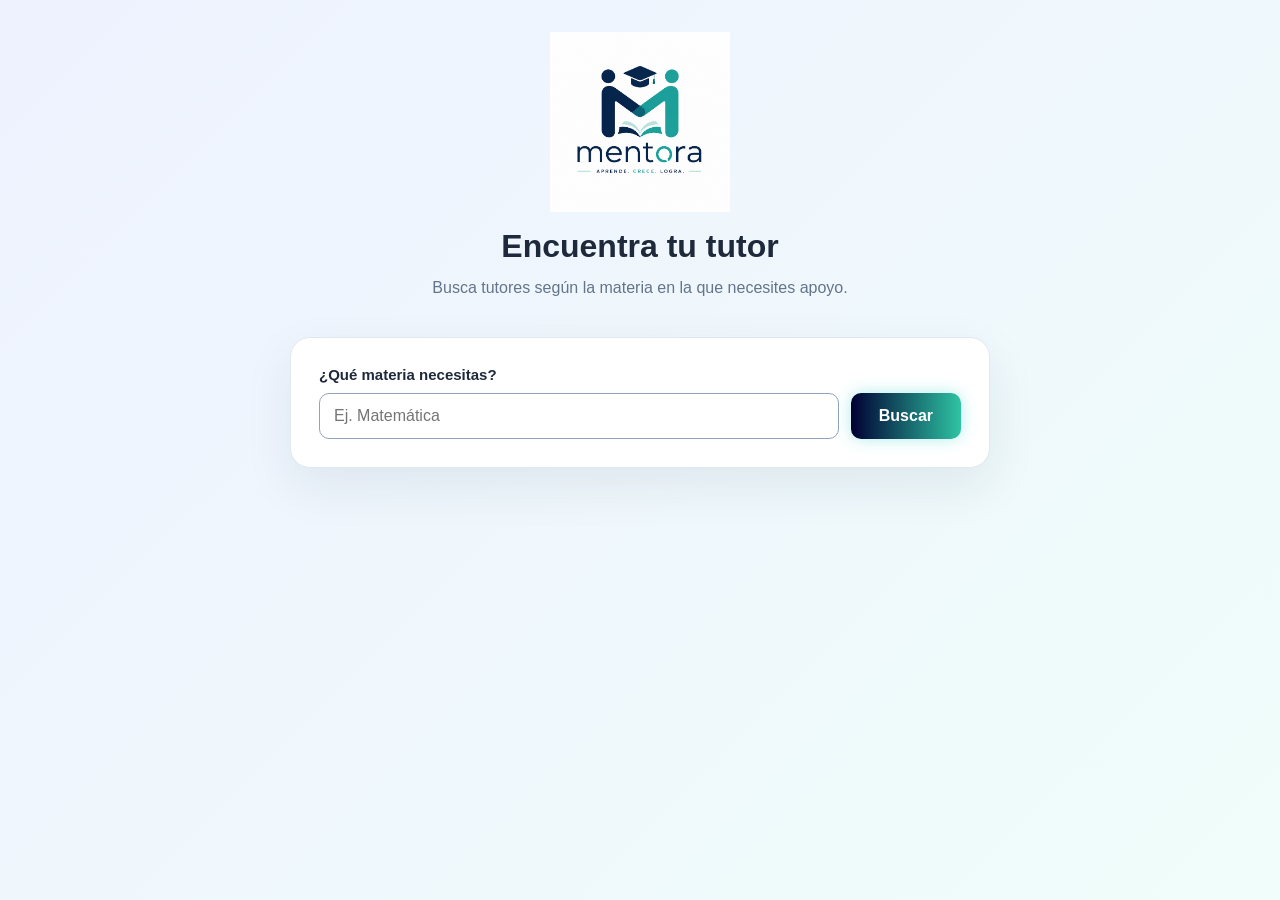
==== demo/src/main/resources/static/buscartutores.html @ 3a7037bb "Integrar interfaz de opiniones y valoraciones de tutores" ====
<!DOCTYPE html>
<html lang="es">
<head>
    <meta charset="UTF-8">
    <meta name="viewport" content="width=device-width, initial-scale=1.0">

    <title>Buscar tutores | Mentora</title>

    <link rel="stylesheet" href="csstutores.css">
</head>

<body>

    <main class="contenedor">

        <header class="encabezado">
            <img
                src="logomentora.png"
                alt="Mentora"
                class="logo"
            >

            <h1>Encuentra tu tutor</h1>

            <p>
                Busca tutores según la materia en la que necesites apoyo.
            </p>
        </header>

        <section class="busqueda">

            <form id="formBusqueda">

                <label for="materia">
                    ¿Qué materia necesitas?
                </label>

                <div class="barra-busqueda">

                    <input
                        type="text"
                        id="materia"
                        name="materia"
                        placeholder="Ej. Matemática"
                        required
                    >

                    <button type="submit">
                        Buscar
                    </button>

                </div>

            </form>

        </section>

        <p id="mensaje" class="mensaje"></p>

        <section
            id="resultados"
            class="resultados"
            aria-live="polite">
        </section>

    </main>

    <script>
        const formulario = document.getElementById("formBusqueda");
        const resultados = document.getElementById("resultados");
        const mensaje = document.getElementById("mensaje");

        formulario.addEventListener("submit", async function (evento) {

            evento.preventDefault();

            const materia =
                document.getElementById("materia").value.trim();

            if (!materia) {
                return;
            }

            resultados.innerHTML = "";
            mensaje.textContent = "Buscando tutores...";

            try {

                const respuesta = await fetch(
                    "/tutores/buscar?materia=" +
                    encodeURIComponent(materia)
                );

                if (!respuesta.ok) {
                    throw new Error("No fue posible realizar la búsqueda.");
                }

                const tutores = await respuesta.json();

                if (tutores.length === 0) {
                    mensaje.textContent =
                        "No se encontraron tutores para esta materia.";
                    return;
                }

                mensaje.textContent =
                    tutores.length +
                    (tutores.length === 1
                        ? " tutor encontrado"
                        : " tutores encontrados");

                tutores.forEach(function (tutor) {

                    const tarjeta = document.createElement("article");
                    tarjeta.className = "tarjeta-tutor";

                    const materias = Array.isArray(tutor.materias)
                        ? tutor.materias
                            .map(function (materia) {
                                return materia.nombre;
                            })
                            .join(", ")
                        : "Sin materias registradas";

                    tarjeta.innerHTML = `
                        <div class="avatar">
                            ${obtenerInicial(tutor.nombre)}
                        </div>

                        <div class="informacion-tutor">
                            <h2>${escaparHTML(tutor.nombre)}</h2>

                            <p class="experiencia">
                                ${escaparHTML(tutor.experiencia)}
                            </p>

                            <p>
                                <strong>Materias:</strong>
                                ${escaparHTML(materias)}
                            </p>

                            <p class="descripcion">
                                ${escaparHTML(
                                    tutor.descripcion ||
                                    "Sin descripción"
                                )}
                            </p>
                        </div>

                        
              
<div class="precio">
    <span>Precio</span>

    <strong>
        Q${Number(tutor.precio).toFixed(2)}
    </strong>

    <a
        href="opinionestutores.html?idTutor=${encodeURIComponent(tutor.idTutor ?? tutor.id)}"
        class="boton-opiniones"
        style="
            display: block;
            margin-top: 15px;
            padding: 12px 16px;
            background: linear-gradient(to right, #000033, #2ec4a3);
            color: white;
            border-radius: 10px;
            text-decoration: none;
            text-align: center;
            font-size: 14px;
            font-weight: bold;
            white-space: nowrap;
        "
    >
        ⭐ Ver opiniones
    </a>
</div>


                    `;

                    resultados.appendChild(tarjeta);
                });

            } catch (error) {

                mensaje.textContent =
                    "Ocurrió un error al buscar los tutores.";

                console.error(error);
            }
        });

        function obtenerInicial(nombre) {

            if (!nombre) {
                return "T";
            }

            return nombre.trim().charAt(0).toUpperCase();
        }

        function escaparHTML(valor) {

            const elemento = document.createElement("div");
            elemento.textContent = valor ?? "";

            return elemento.innerHTML;
        }
    </script>

</body>
</html>
---- demo/src/main/resources/static/csstutores.css ----
* {
    box-sizing: border-box;
}

body {
    margin: 0;
    min-height: 100vh;
    padding: 32px 24px;
    font-family: Arial, Helvetica, sans-serif;
    color: #1e293b;
    background: linear-gradient(135deg, #eef2ff, #f0fdfa);
}

.contenedor {
    width: 100%;
    max-width: 1000px;
    margin: 0 auto;
}

.encabezado {
    text-align: center;
    margin-bottom: 36px;
}

.logo {
    width: 180px;
    height: auto;
    margin-bottom: 12px;
}

.encabezado h1 {
    margin: 0 0 10px;
    font-size: 32px;
    color: #1e293b;
}

.encabezado p {
    margin: 0;
    color: #64748b;
    font-size: 16px;
    line-height: 1.6;
}

.busqueda {
    width: 100%;
    max-width: 700px;
    margin: 0 auto 24px;
    padding: 28px;
    background: #ffffff;
    border: 1px solid #e2e8f0;
    border-radius: 20px;
    box-shadow: 0 18px 50px rgba(30, 41, 59, 0.08);
}

.busqueda label {
    display: block;
    margin-bottom: 10px;
    font-size: 15px;
    font-weight: 700;
}

.barra-busqueda {
    display: flex;
    gap: 12px;
}

.barra-busqueda input {
    flex: 1;
    min-width: 0;
    padding: 13px 14px;
    border: 1px solid #94a3b8;
    border-radius: 10px;
    font: inherit;
    color: #1e293b;
    background: #ffffff;
}

.barra-busqueda input:focus {
    border-color: #4f46e5;
    outline: 3px solid #e0e7ff;
}

.barra-busqueda button {
    padding: 13px 28px;
    border: none;
    border-radius: 10px;
    color: #ffffff;
    font: inherit;
    font-weight: 700;
    cursor: pointer;
    background: linear-gradient(to right, #000033, #2ec4a3);
    box-shadow: 0 0 15px rgba(83, 212, 216, 0.45);
}

.barra-busqueda button:hover {
    opacity: 0.9;
}

.barra-busqueda button:focus-visible {
    outline: 3px solid #0f766e;
    outline-offset: 4px;
}

.mensaje {
    min-height: 24px;
    margin: 20px 0;
    text-align: center;
    color: #475569;
    font-size: 14px;
    font-weight: 600;
}

.resultados {
    display: grid;
    gap: 18px;
}

.tarjeta-tutor {
    display: grid;
    grid-template-columns: 70px 1fr auto;
    gap: 22px;
    align-items: center;

    padding: 24px;

    background: #ffffff;
    border: 1px solid #e2e8f0;
    border-radius: 18px;

    box-shadow: 0 10px 30px rgba(30, 41, 59, 0.07);
}

.avatar {
    width: 64px;
    height: 64px;

    display: flex;
    align-items: center;
    justify-content: center;

    border-radius: 50%;

    color: #ffffff;
    font-size: 25px;
    font-weight: 800;

    background: linear-gradient(135deg, #000033, #2ec4a3);
}

.informacion-tutor h2 {
    margin: 0 0 6px;
    font-size: 21px;
    color: #1e293b;
}

.informacion-tutor p {
    margin: 5px 0;
    color: #64748b;
    line-height: 1.5;
}

.informacion-tutor strong {
    color: #1e293b;
}

.experiencia {
    color: #0f766e !important;
    font-weight: 700;
}

.descripcion {
    margin-top: 10px !important;
}

.precio {
    min-width: 110px;
    padding-left: 20px;

    text-align: right;

    border-left: 1px solid #e2e8f0;
}

.precio span {
    display: block;
    margin-bottom: 5px;

    color: #64748b;
    font-size: 13px;
}

.precio strong {
    color: #0f766e;
    font-size: 22px;
}

@media (max-width: 700px) {

    body {
        padding: 24px 16px;
    }

    .encabezado h1 {
        font-size: 27px;
    }

    .busqueda {
        padding: 22px;
    }

    .barra-busqueda {
        flex-direction: column;
    }

    .barra-busqueda button {
        width: 100%;
    }

    .tarjeta-tutor {
        grid-template-columns: 56px 1fr;
        gap: 16px;
    }

    .avatar {
        width: 54px;
        height: 54px;
        font-size: 21px;
    }

    .precio {
        grid-column: 1 / -1;

        padding: 14px 0 0;

        text-align: left;

        border-left: none;
        border-top: 1px solid #e2e8f0;
    }
}
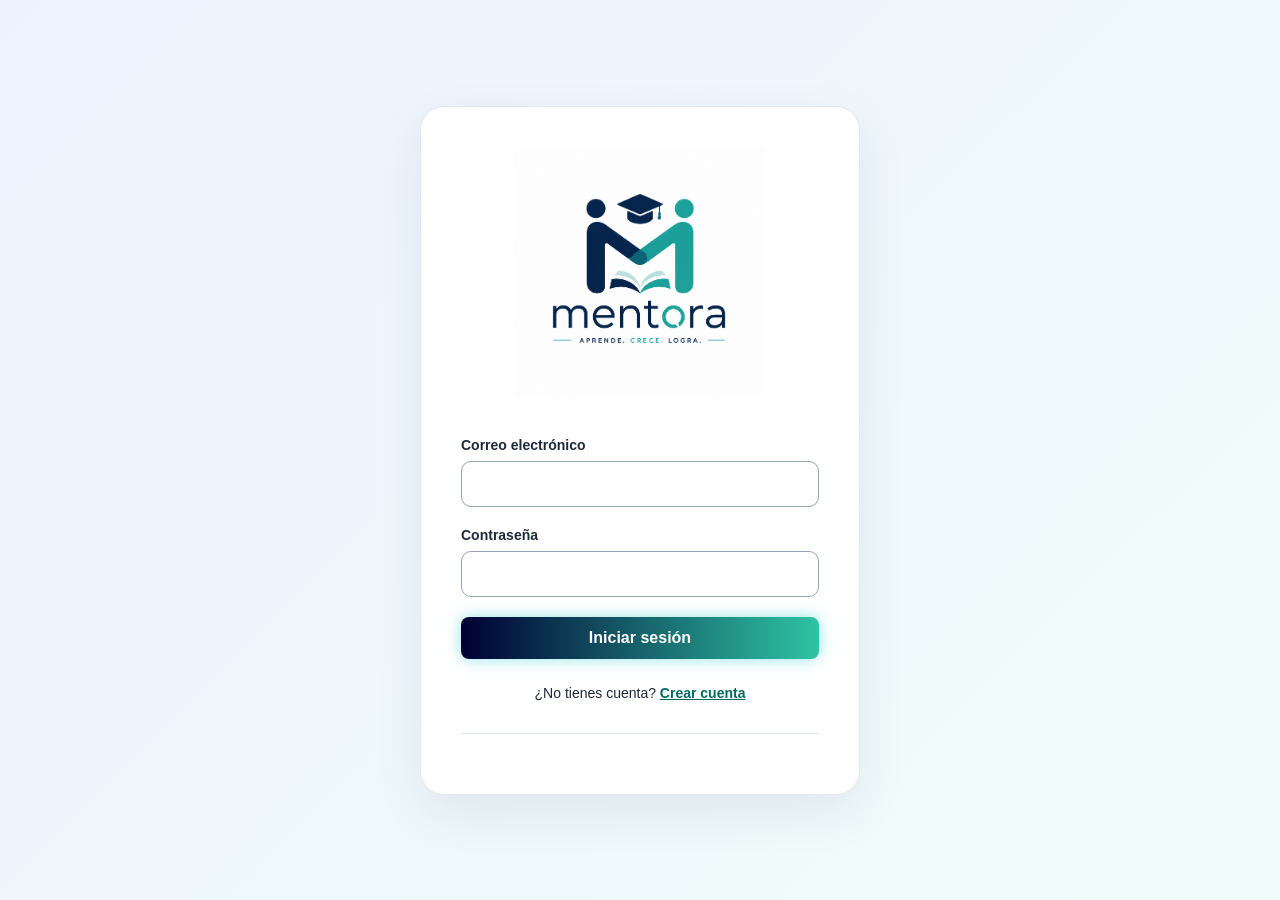
==== commit 099f829a: "Primera versión del main" ====
--- a/demo/src/main/resources/static/buscartutores.html
+++ b/demo/src/main/resources/static/buscartutores.html
@@ -7,11 +7,20 @@
     <title>Buscar tutores | Mentora</title>
 
     <link rel="stylesheet" href="csstutores.css">
+    <script src="mentora.js"></script>
 </head>
 
 <body>
 
     <main class="contenedor">
+
+        <nav class="barra-nav">
+            <a href="menu.html">← Volver al menú</a>
+
+            <button type="button" id="btnSalir" class="boton-salir">
+                Cerrar sesión
+            </button>
+        </nav>
 
         <header class="encabezado">
             <img
@@ -23,7 +32,8 @@
             <h1>Encuentra tu tutor</h1>
 
             <p>
-                Busca tutores según la materia en la que necesites apoyo.
+                Busca tutores según la materia en la que necesites apoyo
+                o por el nombre del tutor.
             </p>
         </header>
 
@@ -32,7 +42,7 @@
             <form id="formBusqueda">
 
                 <label for="materia">
-                    ¿Qué materia necesitas?
+                    Materia o nombre del tutor
                 </label>
 
                 <div class="barra-busqueda">
@@ -42,7 +52,6 @@
                         id="materia"
                         name="materia"
                         placeholder="Ej. Matemática"
-                        required
                     >
 
                     <button type="submit">
@@ -67,19 +76,16 @@
 
     <script>
         const formulario = document.getElementById("formBusqueda");
+        const campoBusqueda = document.getElementById("materia");
         const resultados = document.getElementById("resultados");
         const mensaje = document.getElementById("mensaje");
 
-        formulario.addEventListener("submit", async function (evento) {
-
-            evento.preventDefault();
-
-            const materia =
-                document.getElementById("materia").value.trim();
-
-            if (!materia) {
-                return;
-            }
+        // Evita que una respuesta lenta pise a una búsqueda más reciente.
+        let numeroBusqueda = 0;
+
+        async function buscar(texto) {
+
+            const esta = ++numeroBusqueda;
 
             resultados.innerHTML = "";
             mensaje.textContent = "Buscando tutores...";
@@ -87,8 +93,7 @@
             try {
 
                 const respuesta = await fetch(
-                    "/tutores/buscar?materia=" +
-                    encodeURIComponent(materia)
+                    "/tutores/buscar?q=" + encodeURIComponent(texto)
                 );
 
                 if (!respuesta.ok) {
@@ -97,9 +102,14 @@
 
                 const tutores = await respuesta.json();
 
+                if (esta !== numeroBusqueda) {
+                    return;
+                }
+
                 if (tutores.length === 0) {
-                    mensaje.textContent =
-                        "No se encontraron tutores para esta materia.";
+                    mensaje.textContent = texto
+                        ? "No se encontraron tutores para \"" + texto + "\"."
+                        : "Todavía no hay tutores registrados.";
                     return;
                 }
 
@@ -111,10 +121,13 @@
 
                 tutores.forEach(function (tutor) {
 
-                    const tarjeta = document.createElement("article");
-                    tarjeta.className = "tarjeta-tutor";
+                    const enlace = document.createElement("a");
+                    enlace.className = "enlace-tarjeta";
+                    enlace.href =
+                        "perfil-tutor.html?id=" + encodeURIComponent(tutor.id);
 
                     const materias = Array.isArray(tutor.materias)
+                            && tutor.materias.length > 0
                         ? tutor.materias
                             .map(function (materia) {
                                 return materia.nombre;
@@ -122,75 +135,53 @@
                             .join(", ")
                         : "Sin materias registradas";
 
-                    tarjeta.innerHTML = `
-                        <div class="avatar">
-                            ${obtenerInicial(tutor.nombre)}
-                        </div>
-
-                        <div class="informacion-tutor">
-                            <h2>${escaparHTML(tutor.nombre)}</h2>
-
-                            <p class="experiencia">
-                                ${escaparHTML(tutor.experiencia)}
-                            </p>
-
-                            <p>
-                                <strong>Materias:</strong>
-                                ${escaparHTML(materias)}
-                            </p>
-
-                            <p class="descripcion">
-                                ${escaparHTML(
-                                    tutor.descripcion ||
-                                    "Sin descripción"
-                                )}
-                            </p>
-                        </div>
-
-                        
-              
-<div class="precio">
-    <span>Precio</span>
-
-    <strong>
-        Q${Number(tutor.precio).toFixed(2)}
-    </strong>
-
-    <a
-        href="opinionestutores.html?idTutor=${encodeURIComponent(tutor.idTutor ?? tutor.id)}"
-        class="boton-opiniones"
-        style="
-            display: block;
-            margin-top: 15px;
-            padding: 12px 16px;
-            background: linear-gradient(to right, #000033, #2ec4a3);
-            color: white;
-            border-radius: 10px;
-            text-decoration: none;
-            text-align: center;
-            font-size: 14px;
-            font-weight: bold;
-            white-space: nowrap;
-        "
-    >
-        ⭐ Ver opiniones
-    </a>
-</div>
-
-
+                    enlace.innerHTML = `
+                        <article class="tarjeta-tutor">
+                            <div class="avatar">
+                                ${escaparHTML(obtenerInicial(tutor.nombre))}
+                            </div>
+
+                            <div class="informacion-tutor">
+                                <h2>${escaparHTML(tutor.nombre)}</h2>
+
+                                <p class="experiencia">
+                                    ${escaparHTML(tutor.experiencia)}
+                                </p>
+
+                                <p>
+                                    <strong>Materias:</strong>
+                                    ${escaparHTML(materias)}
+                                </p>
+
+                                <p class="descripcion">
+                                    ${escaparHTML(
+                                        tutor.descripcion ||
+                                        "Sin descripción"
+                                    )}
+                                </p>
+                            </div>
+
+                            <div class="precio">
+                                <span>Precio por hora</span>
+                                <strong>Q${Number(tutor.precio).toFixed(2)}</strong>
+                                <span class="ver-perfil">Ver perfil →</span>
+                            </div>
+                        </article>
                     `;
 
-                    resultados.appendChild(tarjeta);
+                    resultados.appendChild(enlace);
                 });
 
             } catch (error) {
 
-                mensaje.textContent =
-                    "Ocurrió un error al buscar los tutores.";
+                if (esta === numeroBusqueda) {
+                    mensaje.textContent =
+                        "Ocurrió un error al buscar los tutores.";
+                }
 
                 console.error(error);
             }
-        });
+        }
 
         function obtenerInicial(nombre) {
 
@@ -201,14 +192,21 @@
             return nombre.trim().charAt(0).toUpperCase();
         }
 
-        function escaparHTML(valor) {
-
-            const elemento = document.createElement("div");
-            elemento.textContent = valor ?? "";
-
-            return elemento.innerHTML;
-        }
+        formulario.addEventListener("submit", function (evento) {
+            evento.preventDefault();
+            buscar(campoBusqueda.value.trim());
+        });
+
+        document.getElementById("btnSalir")
+            .addEventListener("click", cerrarSesion);
+
+        // Página privada: exige sesión y muestra todos los tutores al entrar.
+        exigirSesion().then(function (sesion) {
+            if (sesion) {
+                buscar("");
+            }
+        });
     </script>
 
 </body>
-</html>+</html>
--- a/demo/src/main/resources/static/csstutores.css
+++ b/demo/src/main/resources/static/csstutores.css
@@ -237,4 +237,68 @@
         border-left: none;
         border-top: 1px solid #e2e8f0;
     }
-}+}
+
+/* --- Añadidos: navegación y tarjetas que llevan al perfil --- */
+
+[hidden] {
+    display: none !important;
+}
+
+.barra-nav {
+    display: flex;
+    align-items: center;
+    justify-content: space-between;
+    gap: 16px;
+    margin-bottom: 20px;
+}
+
+.barra-nav a {
+    color: #0f766e;
+    font-weight: 700;
+    text-decoration: none;
+}
+
+.barra-nav a:hover {
+    text-decoration: underline;
+}
+
+.boton-salir {
+    padding: 9px 16px;
+    border: 1px solid #1e293b;
+    border-radius: 8px;
+    color: #1e293b;
+    background: #ffffff;
+    font: inherit;
+    font-weight: 700;
+    cursor: pointer;
+}
+
+.boton-salir:hover {
+    background: #f1f5f9;
+}
+
+.enlace-tarjeta {
+    display: block;
+    color: inherit;
+    text-decoration: none;
+    border-radius: 18px;
+}
+
+.enlace-tarjeta:hover .tarjeta-tutor {
+    border-color: #2ec4a3;
+    box-shadow: 0 14px 36px rgba(30, 41, 59, 0.12);
+}
+
+.enlace-tarjeta:focus-visible {
+    outline: 3px solid #0f766e;
+    outline-offset: 4px;
+}
+
+.ver-perfil {
+    display: block;
+    margin-top: 8px;
+    color: #0f766e;
+    font-size: 13px;
+    font-weight: 700;
+}
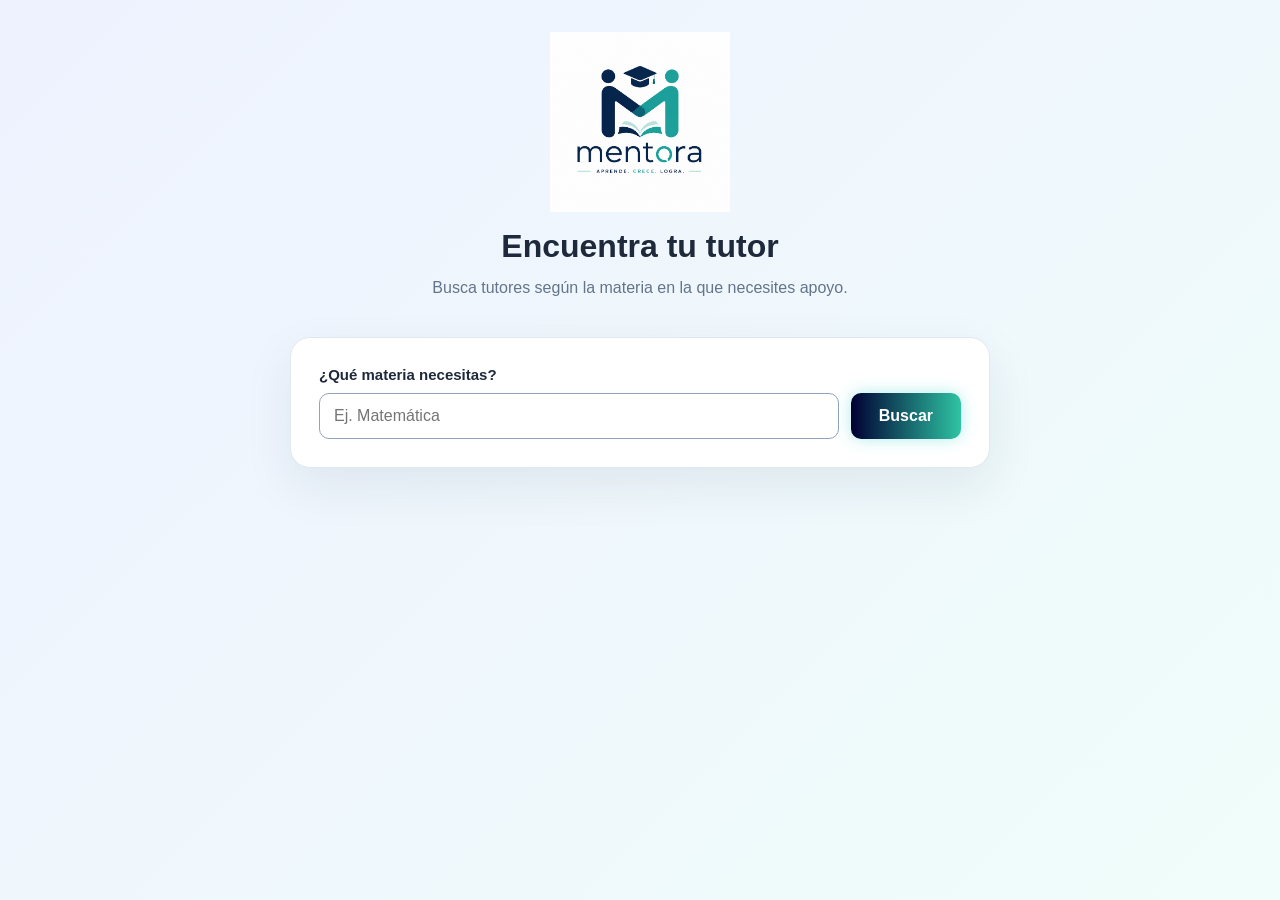
==== commit b5627030: "Integrar merge main andrepsrueba" ====
--- a/demo/src/main/resources/static/buscartutores.html
+++ b/demo/src/main/resources/static/buscartutores.html
@@ -14,14 +14,6 @@
 
     <main class="contenedor">
 
-        <nav class="barra-nav">
-            <a href="menu.html">← Volver al menú</a>
-
-            <button type="button" id="btnSalir" class="boton-salir">
-                Cerrar sesión
-            </button>
-        </nav>
-
         <header class="encabezado">
             <img
                 src="logomentora.png"
@@ -32,8 +24,7 @@
             <h1>Encuentra tu tutor</h1>
 
             <p>
-                Busca tutores según la materia en la que necesites apoyo
-                o por el nombre del tutor.
+                Busca tutores según la materia en la que necesites apoyo.
             </p>
         </header>
 
@@ -42,7 +33,7 @@
             <form id="formBusqueda">
 
                 <label for="materia">
-                    Materia o nombre del tutor
+                    ¿Qué materia necesitas?
                 </label>
 
                 <div class="barra-busqueda">
@@ -52,6 +43,7 @@
                         id="materia"
                         name="materia"
                         placeholder="Ej. Matemática"
+                        required
                     >
 
                     <button type="submit">
@@ -76,16 +68,19 @@
 
     <script>
         const formulario = document.getElementById("formBusqueda");
-        const campoBusqueda = document.getElementById("materia");
         const resultados = document.getElementById("resultados");
         const mensaje = document.getElementById("mensaje");
 
-        // Evita que una respuesta lenta pise a una búsqueda más reciente.
-        let numeroBusqueda = 0;
+        formulario.addEventListener("submit", async function (evento) {
 
-        async function buscar(texto) {
+            evento.preventDefault();
 
-            const esta = ++numeroBusqueda;
+            const materia =
+                document.getElementById("materia").value.trim();
+
+            if (!materia) {
+                return;
+            }
 
             resultados.innerHTML = "";
             mensaje.textContent = "Buscando tutores...";
@@ -93,7 +88,8 @@
             try {
 
                 const respuesta = await fetch(
-                    "/tutores/buscar?q=" + encodeURIComponent(texto)
+                    "/tutores/buscar?materia=" +
+                    encodeURIComponent(materia)
                 );
 
                 if (!respuesta.ok) {
@@ -102,14 +98,9 @@
 
                 const tutores = await respuesta.json();
 
-                if (esta !== numeroBusqueda) {
-                    return;
-                }
-
                 if (tutores.length === 0) {
-                    mensaje.textContent = texto
-                        ? "No se encontraron tutores para \"" + texto + "\"."
-                        : "Todavía no hay tutores registrados.";
+                    mensaje.textContent =
+                        "No se encontraron tutores para esta materia.";
                     return;
                 }
 
@@ -121,13 +112,10 @@
 
                 tutores.forEach(function (tutor) {
 
-                    const enlace = document.createElement("a");
-                    enlace.className = "enlace-tarjeta";
-                    enlace.href =
-                        "perfil-tutor.html?id=" + encodeURIComponent(tutor.id);
+                    const tarjeta = document.createElement("article");
+                    tarjeta.className = "tarjeta-tutor";
 
                     const materias = Array.isArray(tutor.materias)
-                            && tutor.materias.length > 0
                         ? tutor.materias
                             .map(function (materia) {
                                 return materia.nombre;
@@ -135,53 +123,48 @@
                             .join(", ")
                         : "Sin materias registradas";
 
-                    enlace.innerHTML = `
-                        <article class="tarjeta-tutor">
-                            <div class="avatar">
-                                ${escaparHTML(obtenerInicial(tutor.nombre))}
-                            </div>
+                    tarjeta.innerHTML = `
+                        <div class="avatar">
+                            ${obtenerInicial(tutor.nombre)}
+                        </div>
 
-                            <div class="informacion-tutor">
-                                <h2>${escaparHTML(tutor.nombre)}</h2>
+                        <div class="informacion-tutor">
+                            <h2>${escaparHTML(tutor.nombre)}</h2>
 
-                                <p class="experiencia">
-                                    ${escaparHTML(tutor.experiencia)}
-                                </p>
+                            <p class="experiencia">
+                                ${escaparHTML(tutor.experiencia)}
+                            </p>
 
-                                <p>
-                                    <strong>Materias:</strong>
-                                    ${escaparHTML(materias)}
-                                </p>
+                            <p>
+                                <strong>Materias:</strong>
+                                ${escaparHTML(materias)}
+                            </p>
 
-                                <p class="descripcion">
-                                    ${escaparHTML(
-                                        tutor.descripcion ||
-                                        "Sin descripción"
-                                    )}
-                                </p>
-                            </div>
+                            <p class="descripcion">
+                                ${escaparHTML(
+                                    tutor.descripcion ||
+                                    "Sin descripción"
+                                )}
+                            </p>
+                        </div>
 
-                            <div class="precio">
-                                <span>Precio por hora</span>
-                                <strong>Q${Number(tutor.precio).toFixed(2)}</strong>
-                                <span class="ver-perfil">Ver perfil →</span>
-                            </div>
-                        </article>
+                        <div class="precio">
+                            <span>Precio</span>
+                            <strong>Q${Number(tutor.precio).toFixed(2)}</strong>
+                        </div>
                     `;
 
-                    resultados.appendChild(enlace);
+                    resultados.appendChild(tarjeta);
                 });
 
             } catch (error) {
 
-                if (esta === numeroBusqueda) {
-                    mensaje.textContent =
-                        "Ocurrió un error al buscar los tutores.";
-                }
+                mensaje.textContent =
+                    "Ocurrió un error al buscar los tutores.";
 
                 console.error(error);
             }
-        }
+        });
 
         function obtenerInicial(nombre) {
 
@@ -192,20 +175,13 @@
             return nombre.trim().charAt(0).toUpperCase();
         }
 
-        formulario.addEventListener("submit", function (evento) {
-            evento.preventDefault();
-            buscar(campoBusqueda.value.trim());
-        });
+        function escaparHTML(valor) {
 
-        document.getElementById("btnSalir")
-            .addEventListener("click", cerrarSesion);
+            const elemento = document.createElement("div");
+            elemento.textContent = valor ?? "";
 
-        // Página privada: exige sesión y muestra todos los tutores al entrar.
-        exigirSesion().then(function (sesion) {
-            if (sesion) {
-                buscar("");
-            }
-        });
+            return elemento.innerHTML;
+        }
     </script>
 
 </body>
--- a/demo/src/main/resources/static/csstutores.css
+++ b/demo/src/main/resources/static/csstutores.css
@@ -238,67 +238,3 @@
         border-top: 1px solid #e2e8f0;
     }
 }
-
-/* --- Añadidos: navegación y tarjetas que llevan al perfil --- */
-
-[hidden] {
-    display: none !important;
-}
-
-.barra-nav {
-    display: flex;
-    align-items: center;
-    justify-content: space-between;
-    gap: 16px;
-    margin-bottom: 20px;
-}
-
-.barra-nav a {
-    color: #0f766e;
-    font-weight: 700;
-    text-decoration: none;
-}
-
-.barra-nav a:hover {
-    text-decoration: underline;
-}
-
-.boton-salir {
-    padding: 9px 16px;
-    border: 1px solid #1e293b;
-    border-radius: 8px;
-    color: #1e293b;
-    background: #ffffff;
-    font: inherit;
-    font-weight: 700;
-    cursor: pointer;
-}
-
-.boton-salir:hover {
-    background: #f1f5f9;
-}
-
-.enlace-tarjeta {
-    display: block;
-    color: inherit;
-    text-decoration: none;
-    border-radius: 18px;
-}
-
-.enlace-tarjeta:hover .tarjeta-tutor {
-    border-color: #2ec4a3;
-    box-shadow: 0 14px 36px rgba(30, 41, 59, 0.12);
-}
-
-.enlace-tarjeta:focus-visible {
-    outline: 3px solid #0f766e;
-    outline-offset: 4px;
-}
-
-.ver-perfil {
-    display: block;
-    margin-top: 8px;
-    color: #0f766e;
-    font-size: 13px;
-    font-weight: 700;
-}
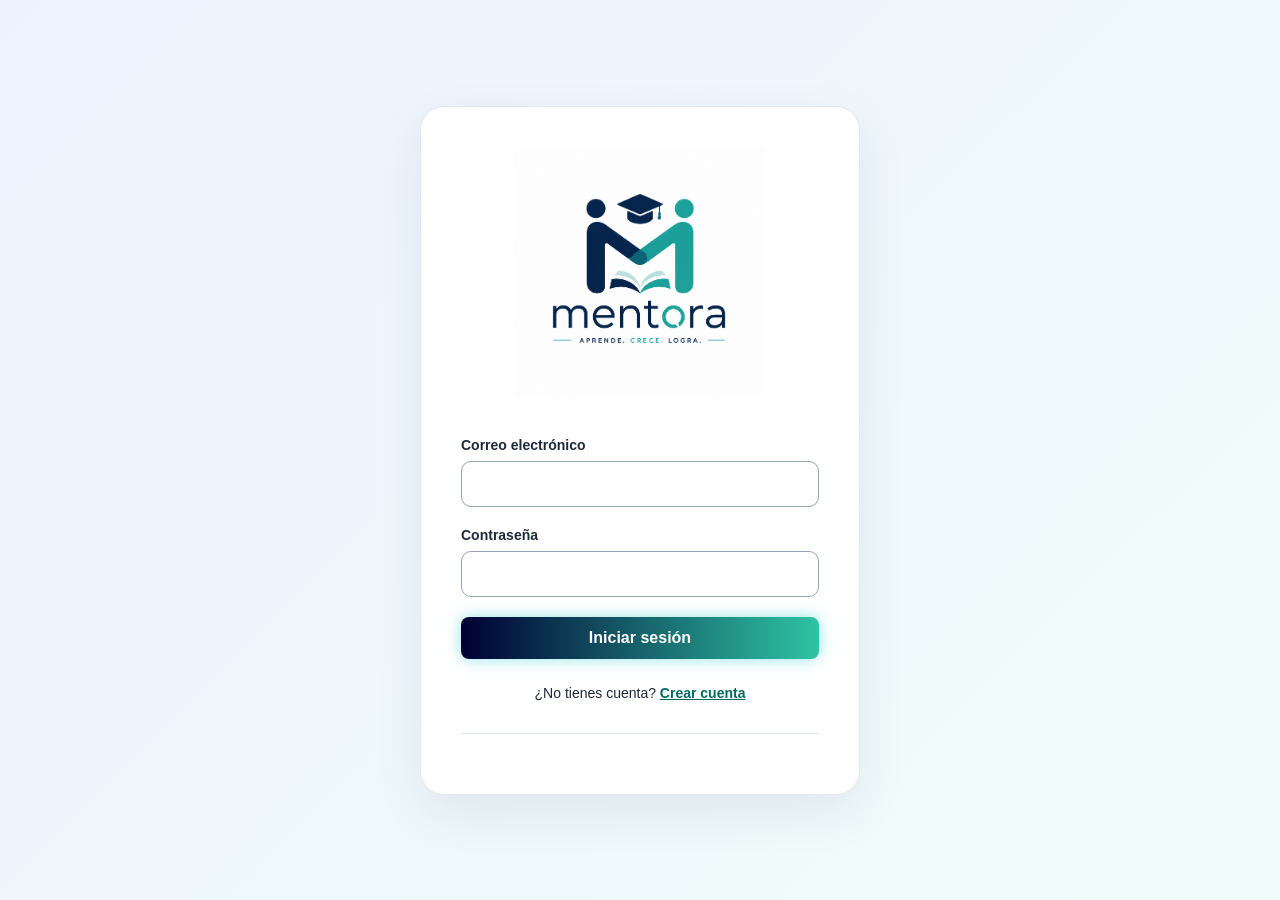
==== commit 42ca422b: "Deja main con la version funcional de andres" ====
--- a/demo/src/main/resources/static/buscartutores.html
+++ b/demo/src/main/resources/static/buscartutores.html
@@ -13,6 +13,14 @@
 <body>
 
     <main class="contenedor">
+
+        <nav class="barra-nav">
+            <a href="menu.html">← Volver al menú</a>
+
+            <button type="button" id="btnSalir" class="boton-salir">
+                Cerrar sesión
+            </button>
+        </nav>
 
         <header class="encabezado">
             <img
@@ -24,7 +32,8 @@
             <h1>Encuentra tu tutor</h1>
 
             <p>
-                Busca tutores según la materia en la que necesites apoyo.
+                Busca tutores según la materia en la que necesites apoyo
+                o por el nombre del tutor.
             </p>
         </header>
 
@@ -33,7 +42,7 @@
             <form id="formBusqueda">
 
                 <label for="materia">
-                    ¿Qué materia necesitas?
+                    Materia o nombre del tutor
                 </label>
 
                 <div class="barra-busqueda">
@@ -43,7 +52,6 @@
                         id="materia"
                         name="materia"
                         placeholder="Ej. Matemática"
-                        required
                     >
 
                     <button type="submit">
@@ -68,19 +76,16 @@
 
     <script>
         const formulario = document.getElementById("formBusqueda");
+        const campoBusqueda = document.getElementById("materia");
         const resultados = document.getElementById("resultados");
         const mensaje = document.getElementById("mensaje");
 
-        formulario.addEventListener("submit", async function (evento) {
-
-            evento.preventDefault();
-
-            const materia =
-                document.getElementById("materia").value.trim();
-
-            if (!materia) {
-                return;
-            }
+        // Evita que una respuesta lenta pise a una búsqueda más reciente.
+        let numeroBusqueda = 0;
+
+        async function buscar(texto) {
+
+            const esta = ++numeroBusqueda;
 
             resultados.innerHTML = "";
             mensaje.textContent = "Buscando tutores...";
@@ -88,8 +93,7 @@
             try {
 
                 const respuesta = await fetch(
-                    "/tutores/buscar?materia=" +
-                    encodeURIComponent(materia)
+                    "/tutores/buscar?q=" + encodeURIComponent(texto)
                 );
 
                 if (!respuesta.ok) {
@@ -98,9 +102,14 @@
 
                 const tutores = await respuesta.json();
 
+                if (esta !== numeroBusqueda) {
+                    return;
+                }
+
                 if (tutores.length === 0) {
-                    mensaje.textContent =
-                        "No se encontraron tutores para esta materia.";
+                    mensaje.textContent = texto
+                        ? "No se encontraron tutores para \"" + texto + "\"."
+                        : "Todavía no hay tutores registrados.";
                     return;
                 }
 
@@ -112,10 +121,13 @@
 
                 tutores.forEach(function (tutor) {
 
-                    const tarjeta = document.createElement("article");
-                    tarjeta.className = "tarjeta-tutor";
+                    const enlace = document.createElement("a");
+                    enlace.className = "enlace-tarjeta";
+                    enlace.href =
+                        "perfil-tutor.html?id=" + encodeURIComponent(tutor.id);
 
                     const materias = Array.isArray(tutor.materias)
+                            && tutor.materias.length > 0
                         ? tutor.materias
                             .map(function (materia) {
                                 return materia.nombre;
@@ -123,48 +135,53 @@
                             .join(", ")
                         : "Sin materias registradas";
 
-                    tarjeta.innerHTML = `
-                        <div class="avatar">
-                            ${obtenerInicial(tutor.nombre)}
-                        </div>
-
-                        <div class="informacion-tutor">
-                            <h2>${escaparHTML(tutor.nombre)}</h2>
-
-                            <p class="experiencia">
-                                ${escaparHTML(tutor.experiencia)}
-                            </p>
-
-                            <p>
-                                <strong>Materias:</strong>
-                                ${escaparHTML(materias)}
-                            </p>
-
-                            <p class="descripcion">
-                                ${escaparHTML(
-                                    tutor.descripcion ||
-                                    "Sin descripción"
-                                )}
-                            </p>
-                        </div>
-
-                        <div class="precio">
-                            <span>Precio</span>
-                            <strong>Q${Number(tutor.precio).toFixed(2)}</strong>
-                        </div>
+                    enlace.innerHTML = `
+                        <article class="tarjeta-tutor">
+                            <div class="avatar">
+                                ${escaparHTML(obtenerInicial(tutor.nombre))}
+                            </div>
+
+                            <div class="informacion-tutor">
+                                <h2>${escaparHTML(tutor.nombre)}</h2>
+
+                                <p class="experiencia">
+                                    ${escaparHTML(tutor.experiencia)}
+                                </p>
+
+                                <p>
+                                    <strong>Materias:</strong>
+                                    ${escaparHTML(materias)}
+                                </p>
+
+                                <p class="descripcion">
+                                    ${escaparHTML(
+                                        tutor.descripcion ||
+                                        "Sin descripción"
+                                    )}
+                                </p>
+                            </div>
+
+                            <div class="precio">
+                                <span>Precio por hora</span>
+                                <strong>Q${Number(tutor.precio).toFixed(2)}</strong>
+                                <span class="ver-perfil">Ver perfil →</span>
+                            </div>
+                        </article>
                     `;
 
-                    resultados.appendChild(tarjeta);
+                    resultados.appendChild(enlace);
                 });
 
             } catch (error) {
 
-                mensaje.textContent =
-                    "Ocurrió un error al buscar los tutores.";
+                if (esta === numeroBusqueda) {
+                    mensaje.textContent =
+                        "Ocurrió un error al buscar los tutores.";
+                }
 
                 console.error(error);
             }
-        });
+        }
 
         function obtenerInicial(nombre) {
 
@@ -175,13 +192,20 @@
             return nombre.trim().charAt(0).toUpperCase();
         }
 
-        function escaparHTML(valor) {
-
-            const elemento = document.createElement("div");
-            elemento.textContent = valor ?? "";
-
-            return elemento.innerHTML;
-        }
+        formulario.addEventListener("submit", function (evento) {
+            evento.preventDefault();
+            buscar(campoBusqueda.value.trim());
+        });
+
+        document.getElementById("btnSalir")
+            .addEventListener("click", cerrarSesion);
+
+        // Página privada: exige sesión y muestra todos los tutores al entrar.
+        exigirSesion().then(function (sesion) {
+            if (sesion) {
+                buscar("");
+            }
+        });
     </script>
 
 </body>
--- a/demo/src/main/resources/static/csstutores.css
+++ b/demo/src/main/resources/static/csstutores.css
@@ -238,3 +238,67 @@
         border-top: 1px solid #e2e8f0;
     }
 }
+
+/* --- Añadidos: navegación y tarjetas que llevan al perfil --- */
+
+[hidden] {
+    display: none !important;
+}
+
+.barra-nav {
+    display: flex;
+    align-items: center;
+    justify-content: space-between;
+    gap: 16px;
+    margin-bottom: 20px;
+}
+
+.barra-nav a {
+    color: #0f766e;
+    font-weight: 700;
+    text-decoration: none;
+}
+
+.barra-nav a:hover {
+    text-decoration: underline;
+}
+
+.boton-salir {
+    padding: 9px 16px;
+    border: 1px solid #1e293b;
+    border-radius: 8px;
+    color: #1e293b;
+    background: #ffffff;
+    font: inherit;
+    font-weight: 700;
+    cursor: pointer;
+}
+
+.boton-salir:hover {
+    background: #f1f5f9;
+}
+
+.enlace-tarjeta {
+    display: block;
+    color: inherit;
+    text-decoration: none;
+    border-radius: 18px;
+}
+
+.enlace-tarjeta:hover .tarjeta-tutor {
+    border-color: #2ec4a3;
+    box-shadow: 0 14px 36px rgba(30, 41, 59, 0.12);
+}
+
+.enlace-tarjeta:focus-visible {
+    outline: 3px solid #0f766e;
+    outline-offset: 4px;
+}
+
+.ver-perfil {
+    display: block;
+    margin-top: 8px;
+    color: #0f766e;
+    font-size: 13px;
+    font-weight: 700;
+}
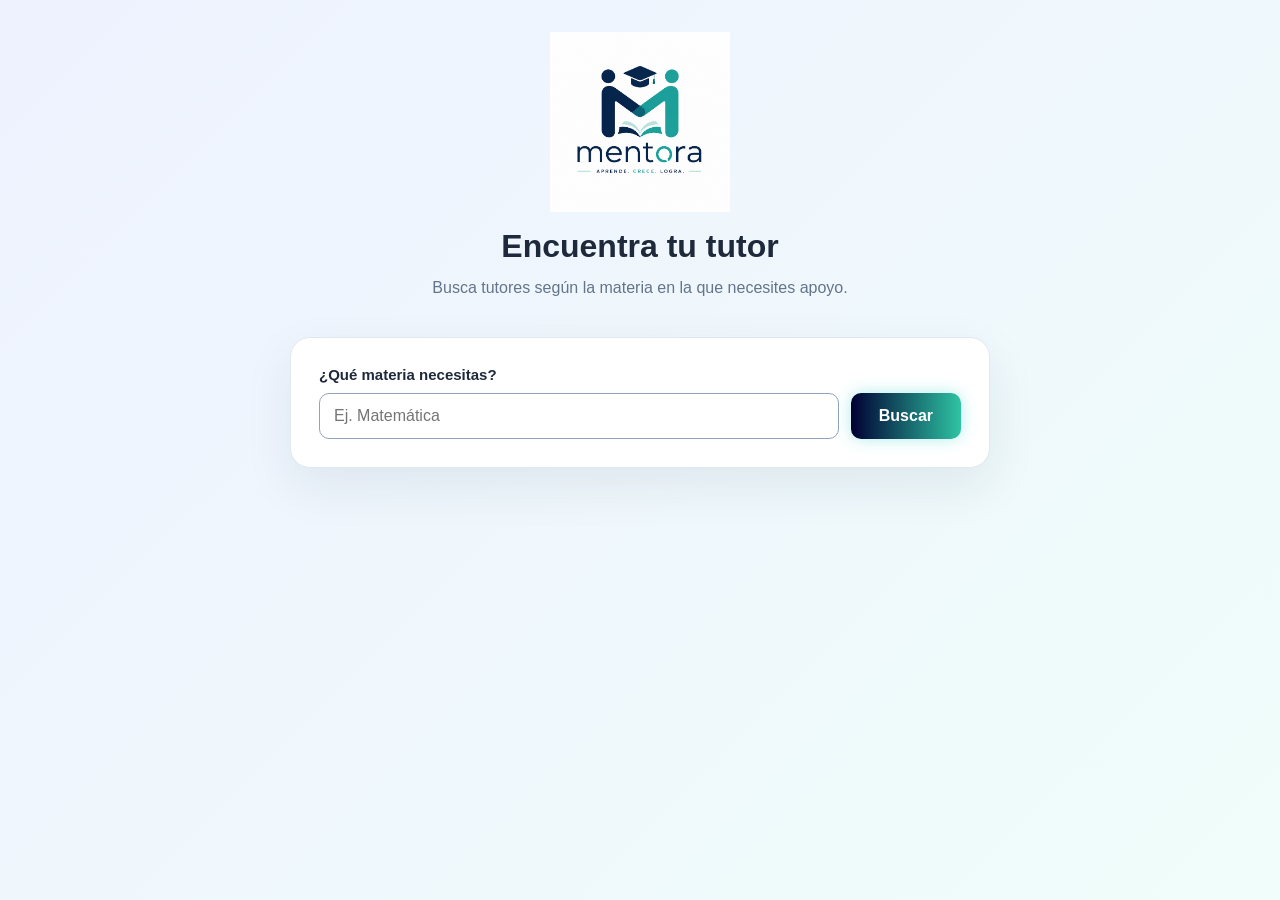
==== commit a1b6312e: "Subido" ====
--- a/demo/src/main/resources/static/buscartutores.html
+++ b/demo/src/main/resources/static/buscartutores.html
@@ -7,20 +7,11 @@
     <title>Buscar tutores | Mentora</title>
 
     <link rel="stylesheet" href="csstutores.css">
-    <script src="mentora.js"></script>
 </head>
 
 <body>
 
     <main class="contenedor">
-
-        <nav class="barra-nav">
-            <a href="menu.html">← Volver al menú</a>
-
-            <button type="button" id="btnSalir" class="boton-salir">
-                Cerrar sesión
-            </button>
-        </nav>
 
         <header class="encabezado">
             <img
@@ -32,8 +23,7 @@
             <h1>Encuentra tu tutor</h1>
 
             <p>
-                Busca tutores según la materia en la que necesites apoyo
-                o por el nombre del tutor.
+                Busca tutores según la materia en la que necesites apoyo.
             </p>
         </header>
 
@@ -42,7 +32,7 @@
             <form id="formBusqueda">
 
                 <label for="materia">
-                    Materia o nombre del tutor
+                    ¿Qué materia necesitas?
                 </label>
 
                 <div class="barra-busqueda">
@@ -52,6 +42,7 @@
                         id="materia"
                         name="materia"
                         placeholder="Ej. Matemática"
+                        required
                     >
 
                     <button type="submit">
@@ -76,16 +67,19 @@
 
     <script>
         const formulario = document.getElementById("formBusqueda");
-        const campoBusqueda = document.getElementById("materia");
         const resultados = document.getElementById("resultados");
         const mensaje = document.getElementById("mensaje");
 
-        // Evita que una respuesta lenta pise a una búsqueda más reciente.
-        let numeroBusqueda = 0;
+        formulario.addEventListener("submit", async function (evento) {
 
-        async function buscar(texto) {
+            evento.preventDefault();
 
-            const esta = ++numeroBusqueda;
+            const materia =
+                document.getElementById("materia").value.trim();
+
+            if (!materia) {
+                return;
+            }
 
             resultados.innerHTML = "";
             mensaje.textContent = "Buscando tutores...";
@@ -93,7 +87,8 @@
             try {
 
                 const respuesta = await fetch(
-                    "/tutores/buscar?q=" + encodeURIComponent(texto)
+                    "/tutores/buscar?materia=" +
+                    encodeURIComponent(materia)
                 );
 
                 if (!respuesta.ok) {
@@ -102,14 +97,9 @@
 
                 const tutores = await respuesta.json();
 
-                if (esta !== numeroBusqueda) {
-                    return;
-                }
-
                 if (tutores.length === 0) {
-                    mensaje.textContent = texto
-                        ? "No se encontraron tutores para \"" + texto + "\"."
-                        : "Todavía no hay tutores registrados.";
+                    mensaje.textContent =
+                        "No se encontraron tutores para esta materia.";
                     return;
                 }
 
@@ -121,13 +111,10 @@
 
                 tutores.forEach(function (tutor) {
 
-                    const enlace = document.createElement("a");
-                    enlace.className = "enlace-tarjeta";
-                    enlace.href =
-                        "perfil-tutor.html?id=" + encodeURIComponent(tutor.id);
+                    const tarjeta = document.createElement("article");
+                    tarjeta.className = "tarjeta-tutor";
 
                     const materias = Array.isArray(tutor.materias)
-                            && tutor.materias.length > 0
                         ? tutor.materias
                             .map(function (materia) {
                                 return materia.nombre;
@@ -135,53 +122,48 @@
                             .join(", ")
                         : "Sin materias registradas";
 
-                    enlace.innerHTML = `
-                        <article class="tarjeta-tutor">
-                            <div class="avatar">
-                                ${escaparHTML(obtenerInicial(tutor.nombre))}
-                            </div>
+                    tarjeta.innerHTML = `
+                        <div class="avatar">
+                            ${obtenerInicial(tutor.nombre)}
+                        </div>
 
-                            <div class="informacion-tutor">
-                                <h2>${escaparHTML(tutor.nombre)}</h2>
+                        <div class="informacion-tutor">
+                            <h2>${escaparHTML(tutor.nombre)}</h2>
 
-                                <p class="experiencia">
-                                    ${escaparHTML(tutor.experiencia)}
-                                </p>
+                            <p class="experiencia">
+                                ${escaparHTML(tutor.experiencia)}
+                            </p>
 
-                                <p>
-                                    <strong>Materias:</strong>
-                                    ${escaparHTML(materias)}
-                                </p>
+                            <p>
+                                <strong>Materias:</strong>
+                                ${escaparHTML(materias)}
+                            </p>
 
-                                <p class="descripcion">
-                                    ${escaparHTML(
-                                        tutor.descripcion ||
-                                        "Sin descripción"
-                                    )}
-                                </p>
-                            </div>
+                            <p class="descripcion">
+                                ${escaparHTML(
+                                    tutor.descripcion ||
+                                    "Sin descripción"
+                                )}
+                            </p>
+                        </div>
 
-                            <div class="precio">
-                                <span>Precio por hora</span>
-                                <strong>Q${Number(tutor.precio).toFixed(2)}</strong>
-                                <span class="ver-perfil">Ver perfil →</span>
-                            </div>
-                        </article>
+                        <div class="precio">
+                            <span>Precio</span>
+                            <strong>Q${Number(tutor.precio).toFixed(2)}</strong>
+                        </div>
                     `;
 
-                    resultados.appendChild(enlace);
+                    resultados.appendChild(tarjeta);
                 });
 
             } catch (error) {
 
-                if (esta === numeroBusqueda) {
-                    mensaje.textContent =
-                        "Ocurrió un error al buscar los tutores.";
-                }
+                mensaje.textContent =
+                    "Ocurrió un error al buscar los tutores.";
 
                 console.error(error);
             }
-        }
+        });
 
         function obtenerInicial(nombre) {
 
@@ -192,21 +174,14 @@
             return nombre.trim().charAt(0).toUpperCase();
         }
 
-        formulario.addEventListener("submit", function (evento) {
-            evento.preventDefault();
-            buscar(campoBusqueda.value.trim());
-        });
+        function escaparHTML(valor) {
 
-        document.getElementById("btnSalir")
-            .addEventListener("click", cerrarSesion);
+            const elemento = document.createElement("div");
+            elemento.textContent = valor ?? "";
 
-        // Página privada: exige sesión y muestra todos los tutores al entrar.
-        exigirSesion().then(function (sesion) {
-            if (sesion) {
-                buscar("");
-            }
-        });
+            return elemento.innerHTML;
+        }
     </script>
 
 </body>
-</html>
+</html>
--- a/demo/src/main/resources/static/csstutores.css
+++ b/demo/src/main/resources/static/csstutores.css
@@ -237,68 +237,4 @@
         border-left: none;
         border-top: 1px solid #e2e8f0;
     }
-}
-
-/* --- Añadidos: navegación y tarjetas que llevan al perfil --- */
-
-[hidden] {
-    display: none !important;
-}
-
-.barra-nav {
-    display: flex;
-    align-items: center;
-    justify-content: space-between;
-    gap: 16px;
-    margin-bottom: 20px;
-}
-
-.barra-nav a {
-    color: #0f766e;
-    font-weight: 700;
-    text-decoration: none;
-}
-
-.barra-nav a:hover {
-    text-decoration: underline;
-}
-
-.boton-salir {
-    padding: 9px 16px;
-    border: 1px solid #1e293b;
-    border-radius: 8px;
-    color: #1e293b;
-    background: #ffffff;
-    font: inherit;
-    font-weight: 700;
-    cursor: pointer;
-}
-
-.boton-salir:hover {
-    background: #f1f5f9;
-}
-
-.enlace-tarjeta {
-    display: block;
-    color: inherit;
-    text-decoration: none;
-    border-radius: 18px;
-}
-
-.enlace-tarjeta:hover .tarjeta-tutor {
-    border-color: #2ec4a3;
-    box-shadow: 0 14px 36px rgba(30, 41, 59, 0.12);
-}
-
-.enlace-tarjeta:focus-visible {
-    outline: 3px solid #0f766e;
-    outline-offset: 4px;
-}
-
-.ver-perfil {
-    display: block;
-    margin-top: 8px;
-    color: #0f766e;
-    font-size: 13px;
-    font-weight: 700;
-}
+}
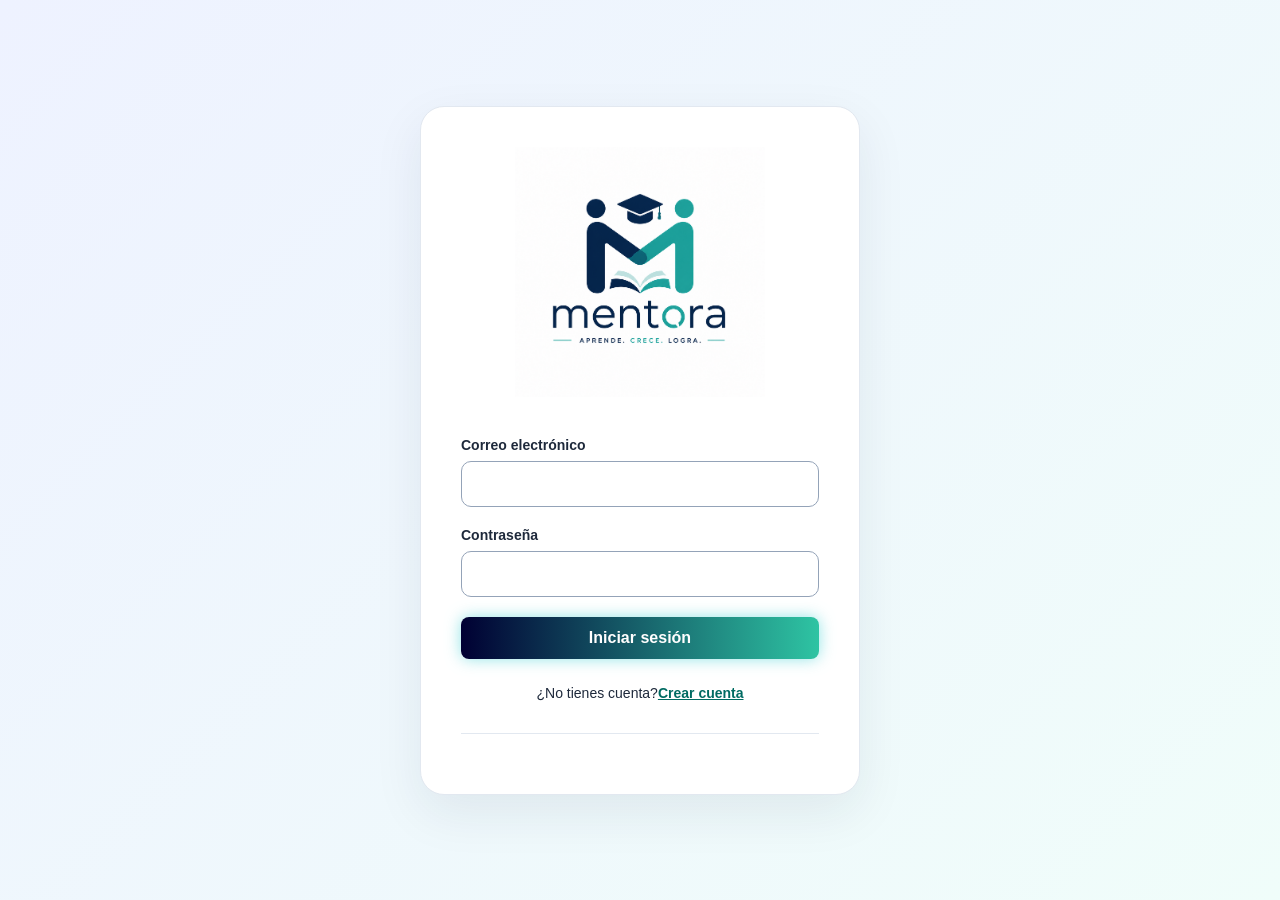
==== commit a56f6b4d: "Integrar acceso a tareas desde la búsqueda de tutores" ====
--- a/demo/src/main/resources/static/buscartutores.html
+++ b/demo/src/main/resources/static/buscartutores.html
@@ -7,11 +7,64 @@
     <title>Buscar tutores | Mentora</title>
 
     <link rel="stylesheet" href="csstutores.css">
+    <script src="mentora.js"></script>
+
+    <style>
+        .barra-nav {
+            flex-wrap: wrap;
+            gap: 16px;
+        }
+
+        .acciones-navegacion {
+            display: flex;
+            flex-wrap: wrap;
+            align-items: center;
+            gap: 12px;
+        }
+
+        .barra-nav .enlace-tareas {
+            display: inline-flex;
+            align-items: center;
+            justify-content: center;
+            min-height: 40px;
+            padding: 9px 18px;
+            border: 1px solid #007f83;
+            border-radius: 9px;
+            background: #ffffff;
+            color: #007f83;
+            font: inherit;
+            font-weight: 600;
+            text-decoration: none;
+        }
+
+        .barra-nav .enlace-tareas:hover {
+            background: #e6f6f5;
+        }
+
+        .barra-nav .enlace-tareas:focus-visible {
+            outline: 3px solid #007f83;
+            outline-offset: 4px;
+        }
+    </style>
 </head>
 
 <body>
 
     <main class="contenedor">
+
+        <nav class="barra-nav" aria-label="Navegación principal">
+            <a href="menu.html">← Volver al menú</a>
+
+            <div class="acciones-navegacion">
+                <a href="tareas.html" class="enlace-tareas">
+                    Mis tareas
+                </a>
+
+                <button type="button" id="btnSalir" class="boton-salir">
+                    Cerrar sesión
+                </button>
+            </div>
+        </nav>
 
         <header class="encabezado">
             <img
@@ -23,7 +76,8 @@
             <h1>Encuentra tu tutor</h1>
 
             <p>
-                Busca tutores según la materia en la que necesites apoyo.
+                Busca tutores según la materia en la que necesites apoyo
+                o por el nombre del tutor.
             </p>
         </header>
 
@@ -32,7 +86,7 @@
             <form id="formBusqueda">
 
                 <label for="materia">
-                    ¿Qué materia necesitas?
+                    Materia o nombre del tutor
                 </label>
 
                 <div class="barra-busqueda">
@@ -42,7 +96,6 @@
                         id="materia"
                         name="materia"
                         placeholder="Ej. Matemática"
-                        required
                     >
 
                     <button type="submit">
@@ -55,11 +108,12 @@
 
         </section>
 
-        <p id="mensaje" class="mensaje"></p>
+        <p id="mensaje" class="mensaje" role="status"></p>
 
         <section
             id="resultados"
             class="resultados"
+            aria-label="Tutores encontrados"
             aria-live="polite">
         </section>
 
@@ -67,28 +121,22 @@
 
     <script>
         const formulario = document.getElementById("formBusqueda");
+        const campoBusqueda = document.getElementById("materia");
         const resultados = document.getElementById("resultados");
         const mensaje = document.getElementById("mensaje");
 
-        formulario.addEventListener("submit", async function (evento) {
-
-            evento.preventDefault();
-
-            const materia =
-                document.getElementById("materia").value.trim();
-
-            if (!materia) {
-                return;
-            }
+        // Evita que una respuesta anterior reemplace la búsqueda actual.
+        let numeroBusqueda = 0;
+
+        async function buscar(texto) {
+            const esta = ++numeroBusqueda;
 
             resultados.innerHTML = "";
             mensaje.textContent = "Buscando tutores...";
 
             try {
-
                 const respuesta = await fetch(
-                    "/tutores/buscar?materia=" +
-                    encodeURIComponent(materia)
+                    "/tutores/buscar?q=" + encodeURIComponent(texto)
                 );
 
                 if (!respuesta.ok) {
@@ -97,9 +145,15 @@
 
                 const tutores = await respuesta.json();
 
+                if (esta !== numeroBusqueda) {
+                    return;
+                }
+
                 if (tutores.length === 0) {
-                    mensaje.textContent =
-                        "No se encontraron tutores para esta materia.";
+                    mensaje.textContent = texto
+                        ? "No se encontraron tutores para \"" + texto + "\"."
+                        : "Todavía no hay tutores registrados.";
+
                     return;
                 }
 
@@ -110,11 +164,14 @@
                         : " tutores encontrados");
 
                 tutores.forEach(function (tutor) {
-
-                    const tarjeta = document.createElement("article");
-                    tarjeta.className = "tarjeta-tutor";
+                    const enlace = document.createElement("a");
+
+                    enlace.className = "enlace-tarjeta";
+                    enlace.href =
+                        "perfil-tutor.html?id=" + encodeURIComponent(tutor.id);
 
                     const materias = Array.isArray(tutor.materias)
+                            && tutor.materias.length > 0
                         ? tutor.materias
                             .map(function (materia) {
                                 return materia.nombre;
@@ -122,65 +179,80 @@
                             .join(", ")
                         : "Sin materias registradas";
 
-                    tarjeta.innerHTML = `
-                        <div class="avatar">
-                            ${obtenerInicial(tutor.nombre)}
-                        </div>
-
-                        <div class="informacion-tutor">
-                            <h2>${escaparHTML(tutor.nombre)}</h2>
-
-                            <p class="experiencia">
-                                ${escaparHTML(tutor.experiencia)}
-                            </p>
-
-                            <p>
-                                <strong>Materias:</strong>
-                                ${escaparHTML(materias)}
-                            </p>
-
-                            <p class="descripcion">
-                                ${escaparHTML(
-                                    tutor.descripcion ||
-                                    "Sin descripción"
-                                )}
-                            </p>
-                        </div>
-
-                        <div class="precio">
-                            <span>Precio</span>
-                            <strong>Q${Number(tutor.precio).toFixed(2)}</strong>
-                        </div>
+                    enlace.innerHTML = `
+                        <article class="tarjeta-tutor">
+                            <div class="avatar">
+                                ${escaparHTML(obtenerInicial(tutor.nombre))}
+                            </div>
+
+                            <div class="informacion-tutor">
+                                <h2>${escaparHTML(tutor.nombre)}</h2>
+
+                                <p class="experiencia">
+                                    ${escaparHTML(tutor.experiencia)}
+                                </p>
+
+                                <p>
+                                    <strong>Materias:</strong>
+                                    ${escaparHTML(materias)}
+                                </p>
+
+                                <p class="descripcion">
+                                    ${escaparHTML(
+                                        tutor.descripcion ||
+                                        "Sin descripción"
+                                    )}
+                                </p>
+                            </div>
+
+                            <div class="precio">
+                                <span>Precio por hora</span>
+
+                                <strong>
+                                    Q${Number(tutor.precio).toFixed(2)}
+                                </strong>
+
+                                <span class="ver-perfil">
+                                    Ver perfil →
+                                </span>
+                            </div>
+                        </article>
                     `;
 
-                    resultados.appendChild(tarjeta);
+                    resultados.appendChild(enlace);
                 });
 
             } catch (error) {
-
-                mensaje.textContent =
-                    "Ocurrió un error al buscar los tutores.";
+                if (esta === numeroBusqueda) {
+                    mensaje.textContent =
+                        "Ocurrió un error al buscar los tutores.";
+                }
 
                 console.error(error);
             }
-        });
+        }
 
         function obtenerInicial(nombre) {
-
-            if (!nombre) {
+            if (!nombre || !nombre.trim()) {
                 return "T";
             }
 
             return nombre.trim().charAt(0).toUpperCase();
         }
 
-        function escaparHTML(valor) {
-
-            const elemento = document.createElement("div");
-            elemento.textContent = valor ?? "";
-
-            return elemento.innerHTML;
-        }
+        formulario.addEventListener("submit", function (evento) {
+            evento.preventDefault();
+            buscar(campoBusqueda.value.trim());
+        });
+
+        document.getElementById("btnSalir")
+            .addEventListener("click", cerrarSesion);
+
+        exigirSesion().then(function (sesion) {
+            if (sesion) {
+                buscar("");
+            }
+        });
     </script>
 
 </body>
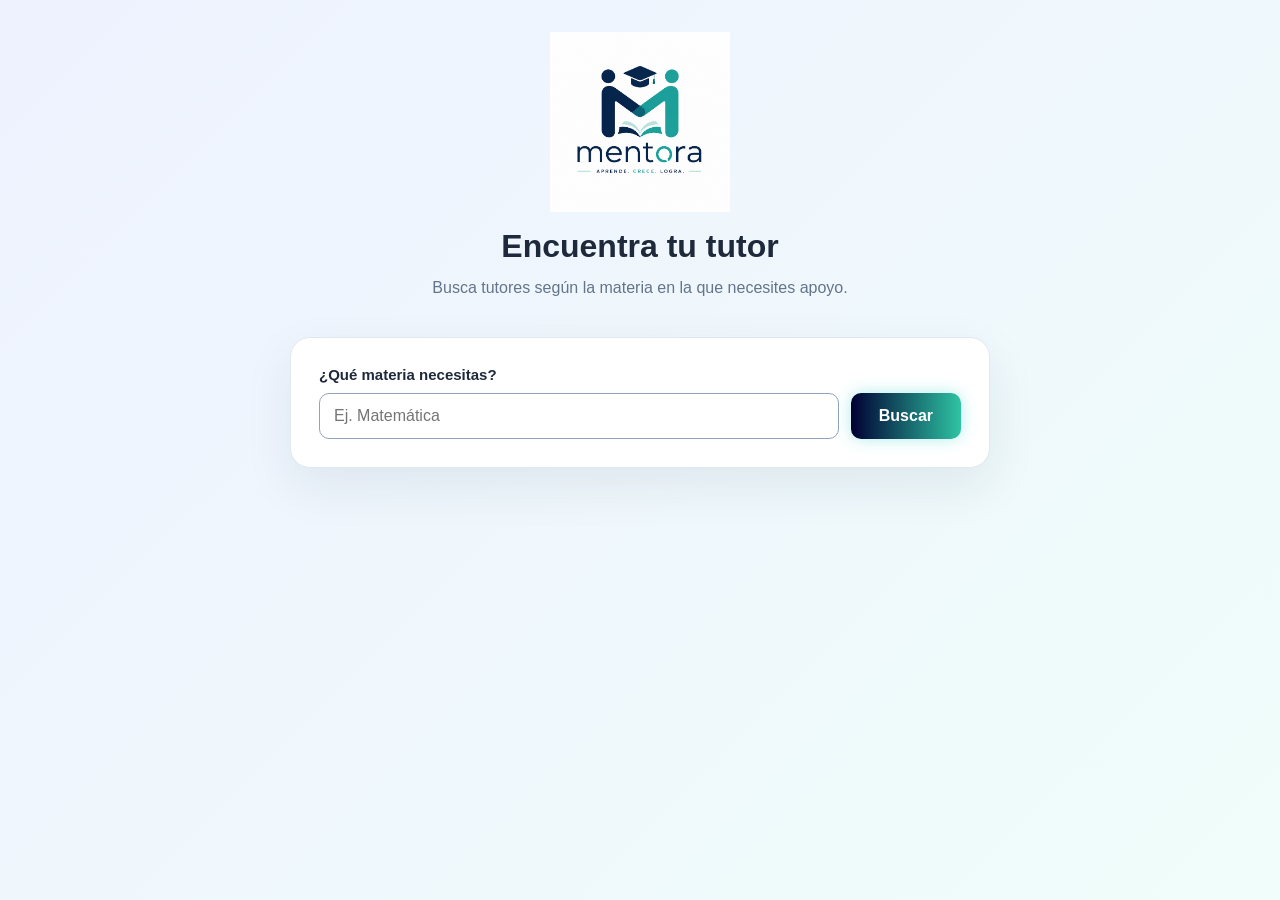
==== commit f722ab40: "Arreglo" ====
--- a/demo/src/main/resources/static/buscartutores.html
+++ b/demo/src/main/resources/static/buscartutores.html
@@ -7,64 +7,11 @@
     <title>Buscar tutores | Mentora</title>
 
     <link rel="stylesheet" href="csstutores.css">
-    <script src="mentora.js"></script>
-
-    <style>
-        .barra-nav {
-            flex-wrap: wrap;
-            gap: 16px;
-        }
-
-        .acciones-navegacion {
-            display: flex;
-            flex-wrap: wrap;
-            align-items: center;
-            gap: 12px;
-        }
-
-        .barra-nav .enlace-tareas {
-            display: inline-flex;
-            align-items: center;
-            justify-content: center;
-            min-height: 40px;
-            padding: 9px 18px;
-            border: 1px solid #007f83;
-            border-radius: 9px;
-            background: #ffffff;
-            color: #007f83;
-            font: inherit;
-            font-weight: 600;
-            text-decoration: none;
-        }
-
-        .barra-nav .enlace-tareas:hover {
-            background: #e6f6f5;
-        }
-
-        .barra-nav .enlace-tareas:focus-visible {
-            outline: 3px solid #007f83;
-            outline-offset: 4px;
-        }
-    </style>
 </head>
 
 <body>
 
     <main class="contenedor">
-
-        <nav class="barra-nav" aria-label="Navegación principal">
-            <a href="menu.html">← Volver al menú</a>
-
-            <div class="acciones-navegacion">
-                <a href="tareas.html" class="enlace-tareas">
-                    Mis tareas
-                </a>
-
-                <button type="button" id="btnSalir" class="boton-salir">
-                    Cerrar sesión
-                </button>
-            </div>
-        </nav>
 
         <header class="encabezado">
             <img
@@ -76,8 +23,7 @@
             <h1>Encuentra tu tutor</h1>
 
             <p>
-                Busca tutores según la materia en la que necesites apoyo
-                o por el nombre del tutor.
+                Busca tutores según la materia en la que necesites apoyo.
             </p>
         </header>
 
@@ -86,7 +32,7 @@
             <form id="formBusqueda">
 
                 <label for="materia">
-                    Materia o nombre del tutor
+                    ¿Qué materia necesitas?
                 </label>
 
                 <div class="barra-busqueda">
@@ -96,6 +42,7 @@
                         id="materia"
                         name="materia"
                         placeholder="Ej. Matemática"
+                        required
                     >
 
                     <button type="submit">
@@ -108,12 +55,11 @@
 
         </section>
 
-        <p id="mensaje" class="mensaje" role="status"></p>
+        <p id="mensaje" class="mensaje"></p>
 
         <section
             id="resultados"
             class="resultados"
-            aria-label="Tutores encontrados"
             aria-live="polite">
         </section>
 
@@ -121,22 +67,28 @@
 
     <script>
         const formulario = document.getElementById("formBusqueda");
-        const campoBusqueda = document.getElementById("materia");
         const resultados = document.getElementById("resultados");
         const mensaje = document.getElementById("mensaje");
 
-        // Evita que una respuesta anterior reemplace la búsqueda actual.
-        let numeroBusqueda = 0;
+        formulario.addEventListener("submit", async function (evento) {
 
-        async function buscar(texto) {
-            const esta = ++numeroBusqueda;
+            evento.preventDefault();
+
+            const materia =
+                document.getElementById("materia").value.trim();
+
+            if (!materia) {
+                return;
+            }
 
             resultados.innerHTML = "";
             mensaje.textContent = "Buscando tutores...";
 
             try {
+
                 const respuesta = await fetch(
-                    "/tutores/buscar?q=" + encodeURIComponent(texto)
+                    "/tutores/buscar?materia=" +
+                    encodeURIComponent(materia)
                 );
 
                 if (!respuesta.ok) {
@@ -145,15 +97,9 @@
 
                 const tutores = await respuesta.json();
 
-                if (esta !== numeroBusqueda) {
-                    return;
-                }
-
                 if (tutores.length === 0) {
-                    mensaje.textContent = texto
-                        ? "No se encontraron tutores para \"" + texto + "\"."
-                        : "Todavía no hay tutores registrados.";
-
+                    mensaje.textContent =
+                        "No se encontraron tutores para esta materia.";
                     return;
                 }
 
@@ -164,14 +110,11 @@
                         : " tutores encontrados");
 
                 tutores.forEach(function (tutor) {
-                    const enlace = document.createElement("a");
 
-                    enlace.className = "enlace-tarjeta";
-                    enlace.href =
-                        "perfil-tutor.html?id=" + encodeURIComponent(tutor.id);
+                    const tarjeta = document.createElement("article");
+                    tarjeta.className = "tarjeta-tutor";
 
                     const materias = Array.isArray(tutor.materias)
-                            && tutor.materias.length > 0
                         ? tutor.materias
                             .map(function (materia) {
                                 return materia.nombre;
@@ -179,81 +122,66 @@
                             .join(", ")
                         : "Sin materias registradas";
 
-                    enlace.innerHTML = `
-                        <article class="tarjeta-tutor">
-                            <div class="avatar">
-                                ${escaparHTML(obtenerInicial(tutor.nombre))}
-                            </div>
+                    tarjeta.innerHTML = `
+                        <div class="avatar">
+                            ${obtenerInicial(tutor.nombre)}
+                        </div>
 
-                            <div class="informacion-tutor">
-                                <h2>${escaparHTML(tutor.nombre)}</h2>
+                        <div class="informacion-tutor">
+                            <h2>${escaparHTML(tutor.nombre)}</h2>
 
-                                <p class="experiencia">
-                                    ${escaparHTML(tutor.experiencia)}
-                                </p>
+                            <p class="experiencia">
+                                ${escaparHTML(tutor.experiencia)}
+                            </p>
 
-                                <p>
-                                    <strong>Materias:</strong>
-                                    ${escaparHTML(materias)}
-                                </p>
+                            <p>
+                                <strong>Materias:</strong>
+                                ${escaparHTML(materias)}
+                            </p>
 
-                                <p class="descripcion">
-                                    ${escaparHTML(
-                                        tutor.descripcion ||
-                                        "Sin descripción"
-                                    )}
-                                </p>
-                            </div>
+                            <p class="descripcion">
+                                ${escaparHTML(
+                                    tutor.descripcion ||
+                                    "Sin descripción"
+                                )}
+                            </p>
+                        </div>
 
-                            <div class="precio">
-                                <span>Precio por hora</span>
-
-                                <strong>
-                                    Q${Number(tutor.precio).toFixed(2)}
-                                </strong>
-
-                                <span class="ver-perfil">
-                                    Ver perfil →
-                                </span>
-                            </div>
-                        </article>
+                        <div class="precio">
+                            <span>Precio</span>
+                            <strong>Q${Number(tutor.precio).toFixed(2)}</strong>
+                        </div>
                     `;
 
-                    resultados.appendChild(enlace);
+                    resultados.appendChild(tarjeta);
                 });
 
             } catch (error) {
-                if (esta === numeroBusqueda) {
-                    mensaje.textContent =
-                        "Ocurrió un error al buscar los tutores.";
-                }
+
+                mensaje.textContent =
+                    "Ocurrió un error al buscar los tutores.";
 
                 console.error(error);
             }
-        }
+        });
 
         function obtenerInicial(nombre) {
-            if (!nombre || !nombre.trim()) {
+
+            if (!nombre) {
                 return "T";
             }
 
             return nombre.trim().charAt(0).toUpperCase();
         }
 
-        formulario.addEventListener("submit", function (evento) {
-            evento.preventDefault();
-            buscar(campoBusqueda.value.trim());
-        });
+        function escaparHTML(valor) {
 
-        document.getElementById("btnSalir")
-            .addEventListener("click", cerrarSesion);
+            const elemento = document.createElement("div");
+            elemento.textContent = valor ?? "";
 
-        exigirSesion().then(function (sesion) {
-            if (sesion) {
-                buscar("");
-            }
-        });
+            return elemento.innerHTML;
+        }
     </script>
 
 </body>
-</html>+</html>
